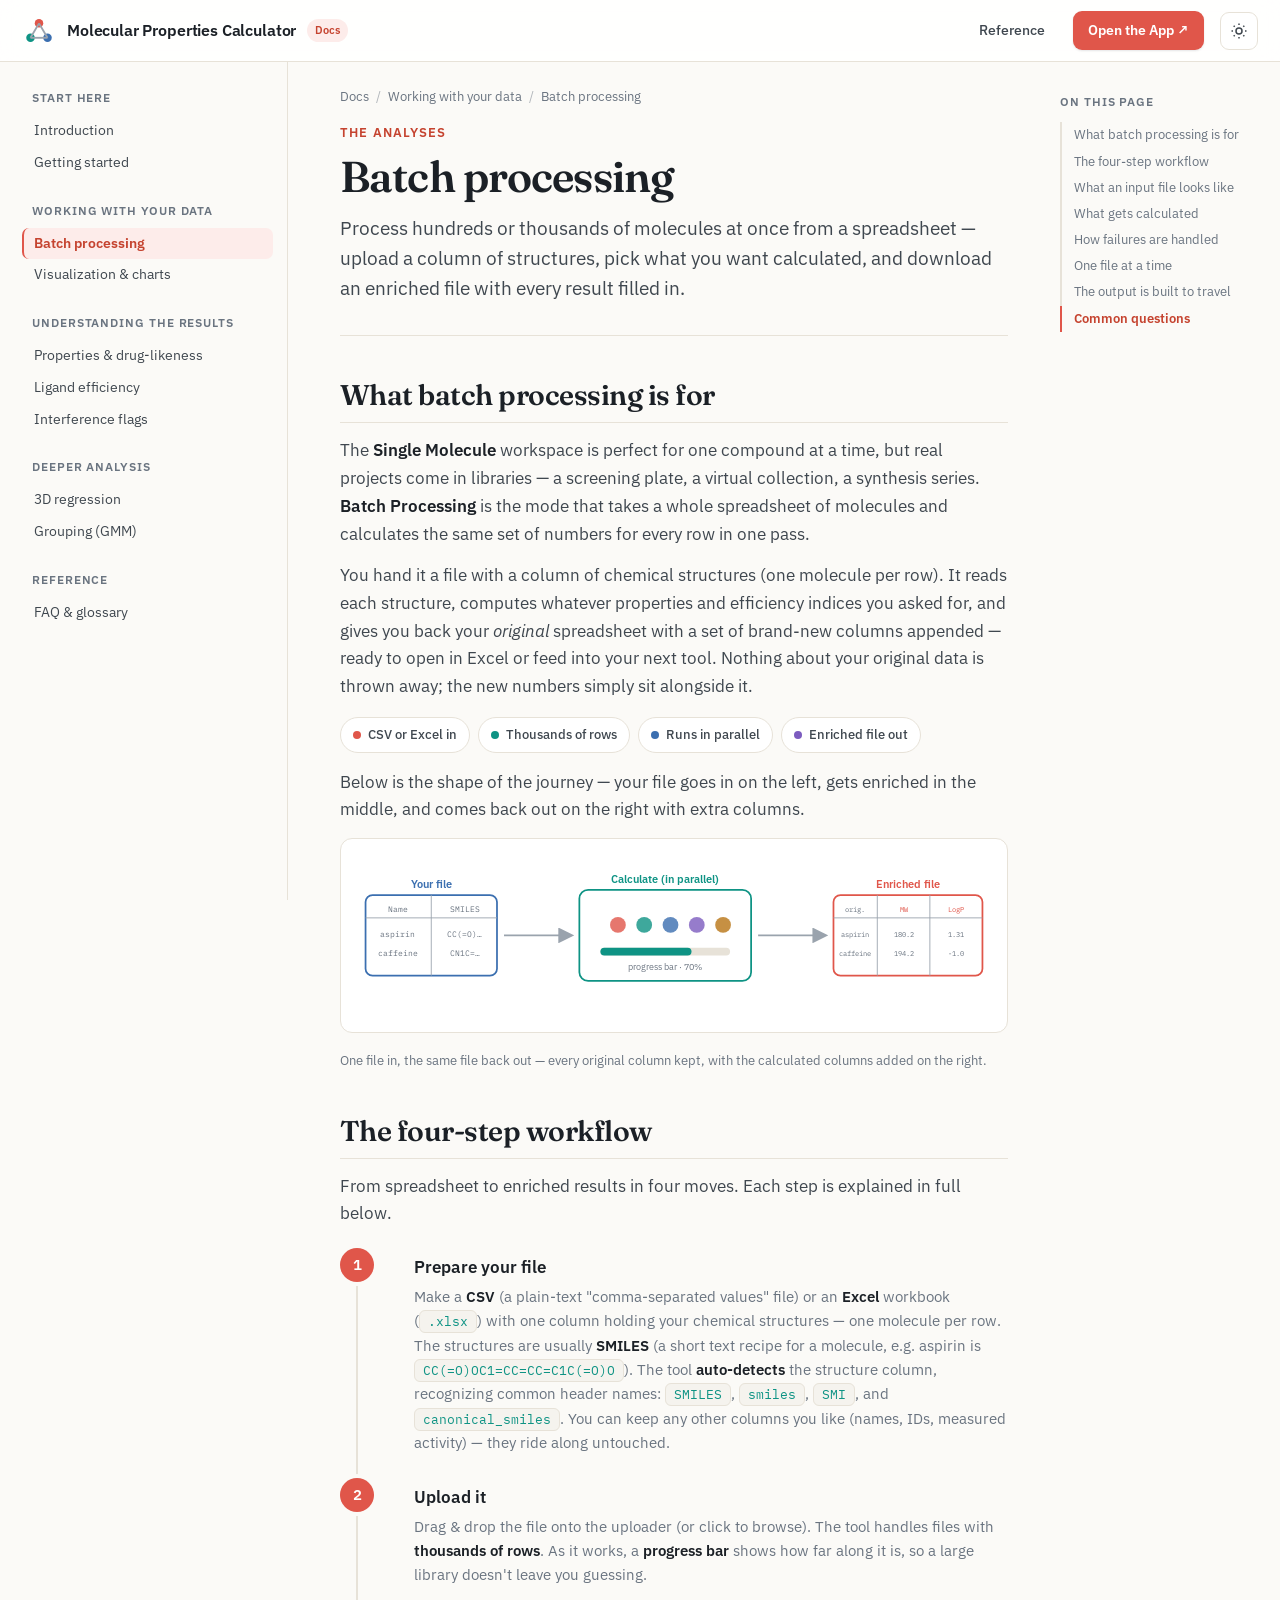
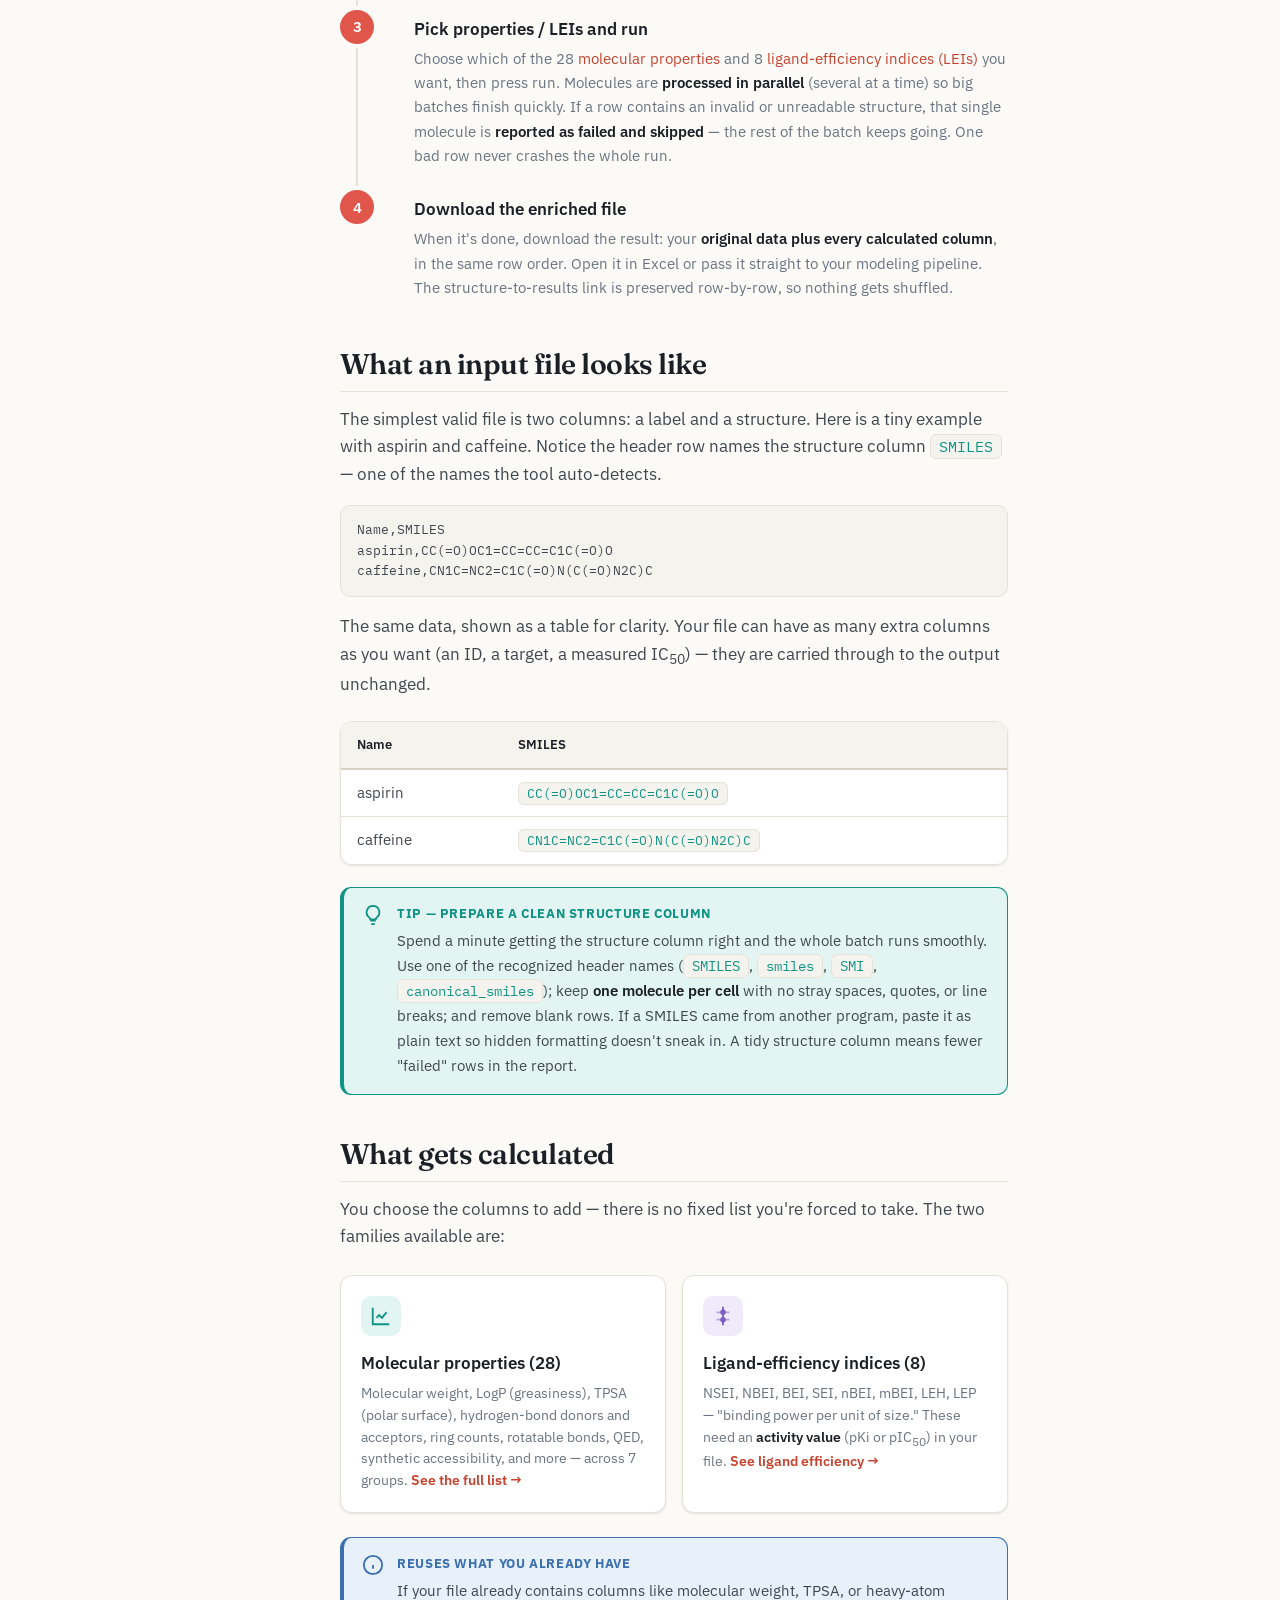
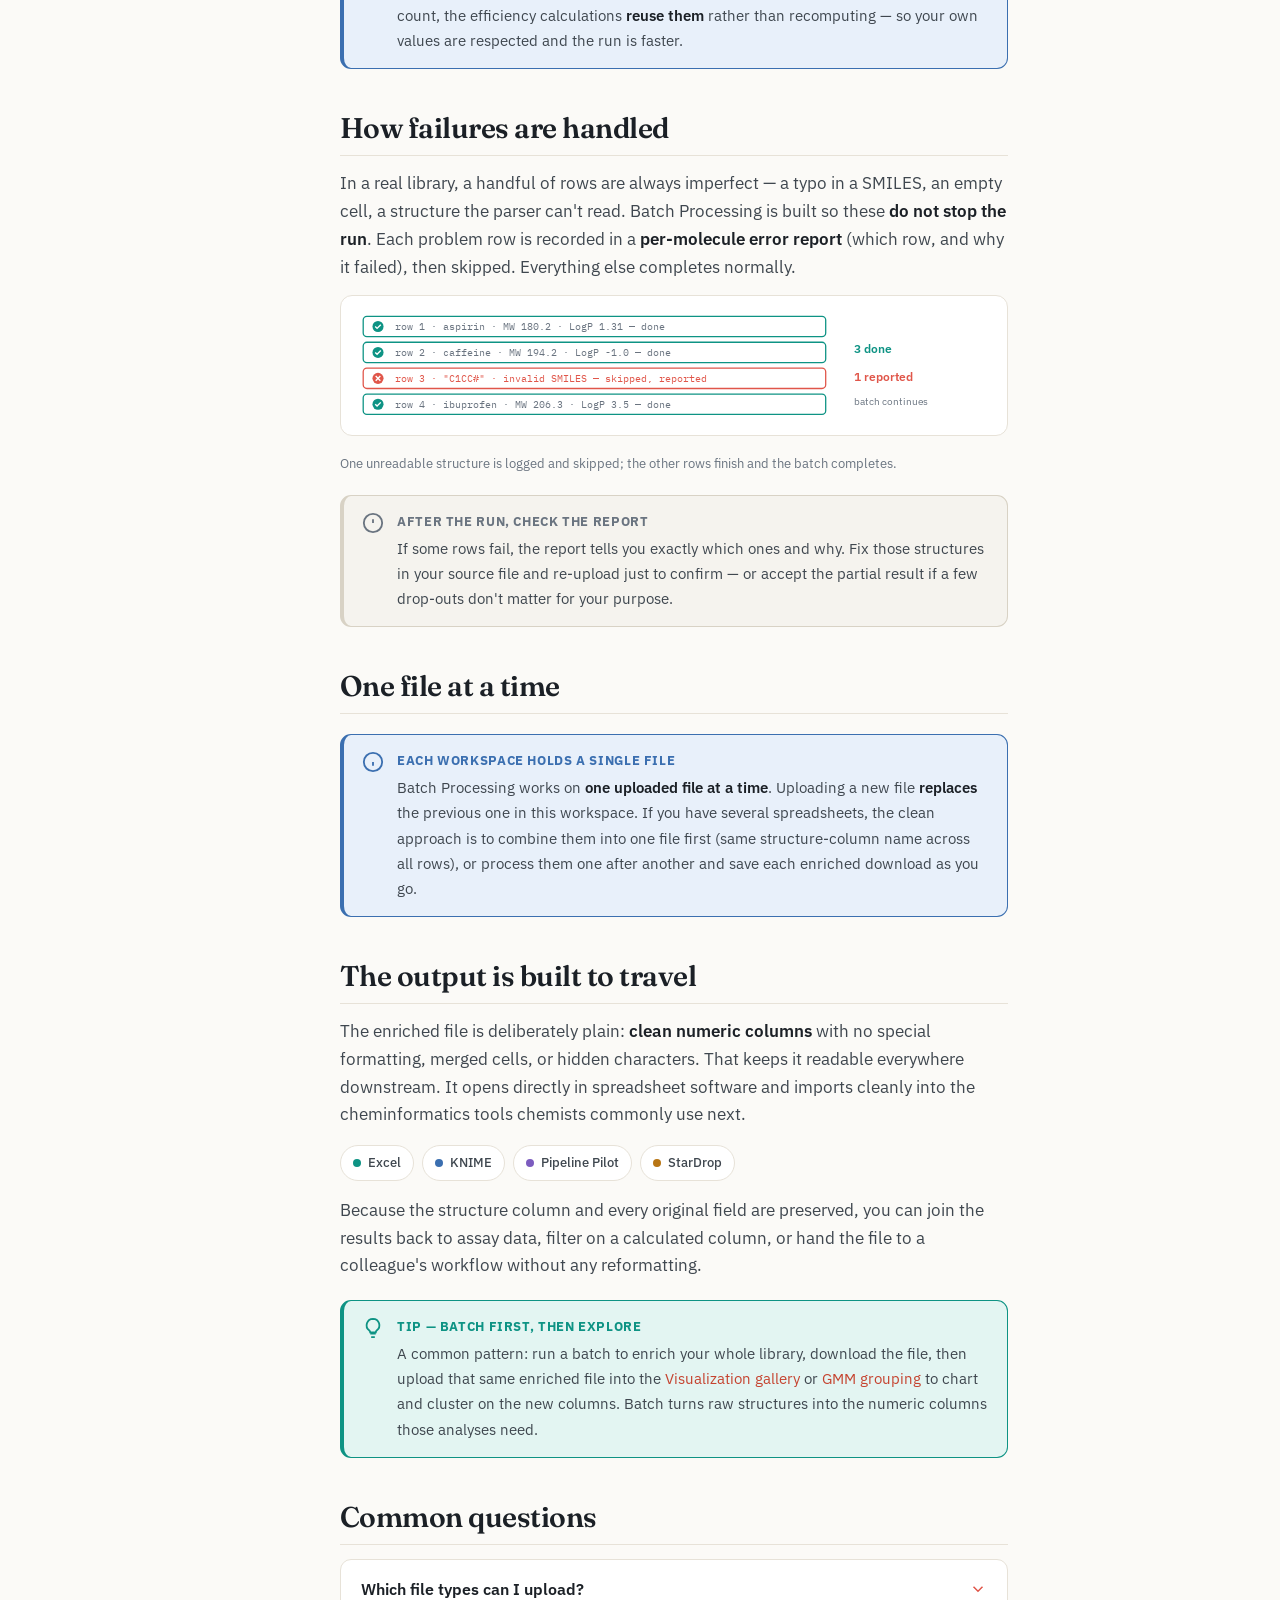
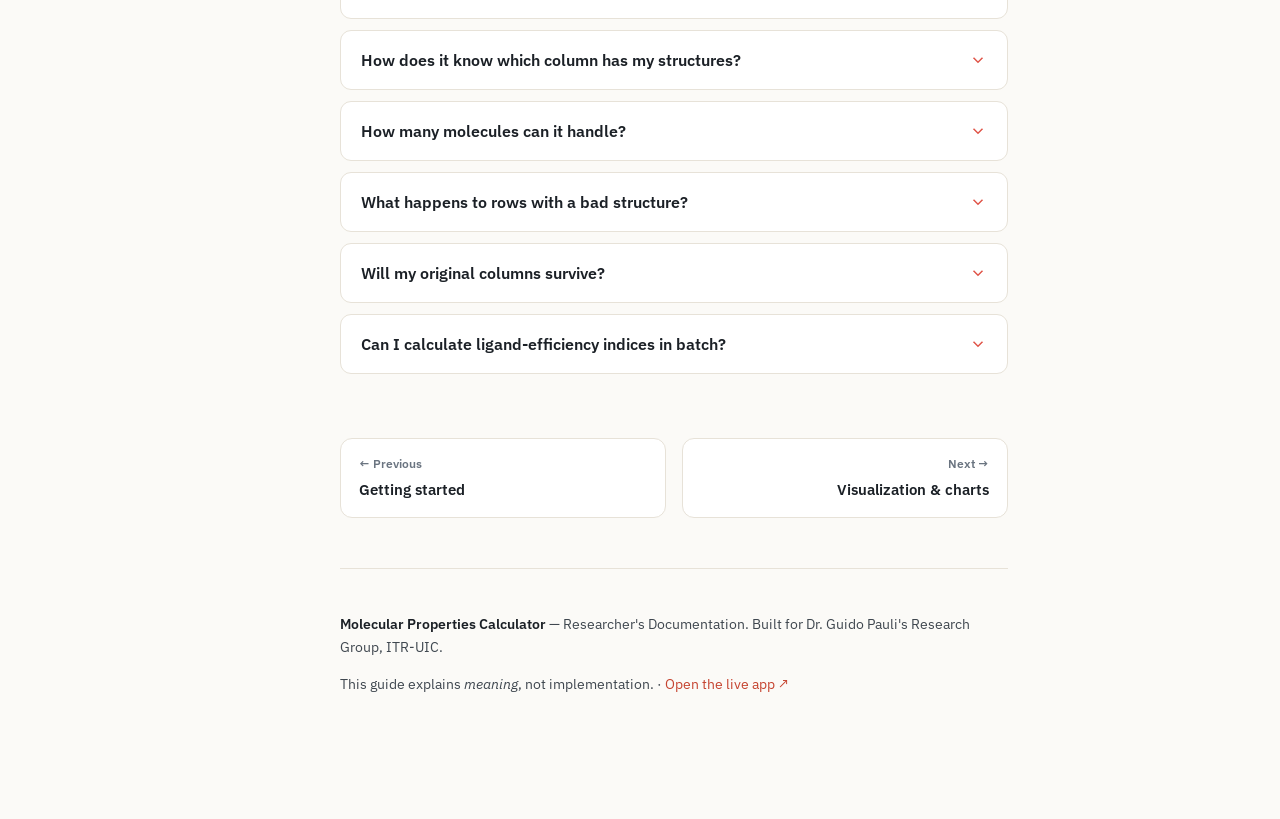
==== batch.html @ a0348d89 "docs: complete static documentation site for the Molecular Properties Calculator 10-page plain-langu" ====
<!DOCTYPE html>
<html lang="en" data-theme="light">
<head>
<meta charset="UTF-8" />
<meta name="viewport" content="width=device-width, initial-scale=1.0" />
<title>Batch processing · Molecular Properties Calculator Docs</title>
<meta name="description" content="Process hundreds or thousands of molecules at once from a spreadsheet." />
<link rel="preconnect" href="https://fonts.googleapis.com">
<link rel="preconnect" href="https://fonts.gstatic.com" crossorigin>
<link href="https://fonts.googleapis.com/css2?family=Fraunces:opsz,wght@9..144,400;9..144,500;9..144,600;9..144,700&family=IBM+Plex+Sans:wght@400;500;600;700&family=IBM+Plex+Mono:wght@400;500;600&display=swap" rel="stylesheet">
<link rel="stylesheet" href="assets/styles.css">
</head>
<body data-page="batch">
<div class="progress" id="progress"></div>

<nav class="navbar">
  <button class="icon-btn menu-btn" id="menuBtn" aria-label="Menu"><svg width="18" height="18" viewBox="0 0 24 24" fill="none" stroke="currentColor" stroke-width="2"><path d="M3 6h18M3 12h18M3 18h18"/></svg></button>
  <a href="index.html" class="brand">
    <svg class="logo" viewBox="0 0 40 40" fill="none"><circle cx="20" cy="11" r="5" fill="#e0564a"/><circle cx="10" cy="28" r="5" fill="#0e9384"/><circle cx="30" cy="28" r="5" fill="#3b6fb0"/><line x1="20" y1="11" x2="10" y2="28" stroke="#9aa3ad" stroke-width="2.2"/><line x1="20" y1="11" x2="30" y2="28" stroke="#9aa3ad" stroke-width="2.2"/><line x1="10" y1="28" x2="30" y2="28" stroke="#9aa3ad" stroke-width="2.2"/></svg>
    <span class="full">Molecular Properties Calculator</span><span class="tag">Docs</span>
  </a>
  <div class="nav-spacer"></div>
  <a href="reference.html" class="nav-link hide-sm">Reference</a>
  <a href="https://molecular-properties-calculator-2.streamlit.app/" target="_blank" rel="noopener" class="nav-cta">Open the App ↗</a>
  <button class="icon-btn" id="themeBtn" aria-label="Toggle theme">
    <svg id="sunIcon" width="18" height="18" viewBox="0 0 24 24" fill="none" stroke="currentColor" stroke-width="2"><circle cx="12" cy="12" r="4"/><path d="M12 2v2M12 20v2M4.9 4.9l1.4 1.4M17.7 17.7l1.4 1.4M2 12h2M20 12h2M4.9 19.1l1.4-1.4M17.7 6.3l1.4-1.4"/></svg>
    <svg id="moonIcon" width="18" height="18" viewBox="0 0 24 24" fill="none" stroke="currentColor" stroke-width="2" style="display:none"><path d="M21 12.8A9 9 0 1 1 11.2 3a7 7 0 0 0 9.8 9.8z"/></svg>
  </button>
</nav>

<div class="scrim" id="scrim"></div>

<div class="layout">
  <aside class="sidebar" id="sidebar">
    <div class="side-group"><h4>Start Here</h4>
      <a class="side-link" data-page="home" href="index.html">Introduction</a>
      <a class="side-link" data-page="getting-started" href="getting-started.html">Getting started</a>
    </div>
    <div class="side-group"><h4>Working with your data</h4>
      <a class="side-link" data-page="batch" href="batch.html">Batch processing</a>
      <a class="side-link" data-page="visualization" href="visualization.html">Visualization &amp; charts</a>
    </div>
    <div class="side-group"><h4>Understanding the results</h4>
      <a class="side-link" data-page="properties" href="properties.html">Properties &amp; drug-likeness</a>
      <a class="side-link" data-page="ligand-efficiency" href="ligand-efficiency.html">Ligand efficiency</a>
      <a class="side-link" data-page="interference" href="interference.html">Interference flags</a>
    </div>
    <div class="side-group"><h4>Deeper analysis</h4>
      <a class="side-link" data-page="regression" href="regression.html">3D regression</a>
      <a class="side-link" data-page="gmm" href="gmm.html">Grouping (GMM)</a>
    </div>
    <div class="side-group"><h4>Reference</h4>
      <a class="side-link" data-page="reference" href="reference.html">FAQ &amp; glossary</a>
    </div>
  </aside>

  <div class="main-wrap">
    <main class="content">

      <div class="page-head">
        <div class="breadcrumb"><a href="index.html">Docs</a><span class="sep">/</span><span>Working with your data</span><span class="sep">/</span><span>Batch processing</span></div>
        <div class="eyebrow">THE ANALYSES</div>
        <h1>Batch processing</h1>
        <p class="lead">Process hundreds or thousands of molecules at once from a spreadsheet — upload a column of structures, pick what you want calculated, and download an enriched file with every result filled in.</p>
      </div>

      <section>
        <h2>What batch processing is for</h2>
        <p>The <strong>Single Molecule</strong> workspace is perfect for one compound at a time, but real projects come in libraries — a screening plate, a virtual collection, a synthesis series. <strong>Batch Processing</strong> is the mode that takes a whole spreadsheet of molecules and calculates the same set of numbers for every row in one pass.</p>
        <p>You hand it a file with a column of chemical structures (one molecule per row). It reads each structure, computes whatever properties and efficiency indices you asked for, and gives you back your <em>original</em> spreadsheet with a set of brand-new columns appended — ready to open in Excel or feed into your next tool. Nothing about your original data is thrown away; the new numbers simply sit alongside it.</p>

        <div class="badge-row">
          <span class="chip"><span class="dot" style="background:var(--brand)"></span>CSV or Excel in</span>
          <span class="chip"><span class="dot" style="background:var(--teal)"></span>Thousands of rows</span>
          <span class="chip"><span class="dot" style="background:var(--blue)"></span>Runs in parallel</span>
          <span class="chip"><span class="dot" style="background:var(--violet)"></span>Enriched file out</span>
        </div>

        <p style="margin-top:14px">Below is the shape of the journey — your file goes in on the left, gets enriched in the middle, and comes back out on the right with extra columns.</p>

        <figure style="margin:8px 0 0">
          <svg viewBox="0 0 760 220" width="100%" role="img" aria-label="Flow diagram: input spreadsheet enters, properties are calculated for every row in parallel, an enriched spreadsheet comes out" style="background:var(--surface);border:1px solid var(--border);border-radius:12px">
            <!-- input file -->
            <rect x="28" y="64" width="150" height="92" rx="8" fill="none" stroke="#3b6fb0" stroke-width="2"/>
            <text x="103" y="56" text-anchor="middle" fill="#3b6fb0" font-family="IBM Plex Sans" font-size="13" font-weight="600">Your file</text>
            <line x1="28" y1="90" x2="178" y2="90" stroke="#9aa3ad" stroke-width="1"/>
            <line x1="103" y1="64" x2="103" y2="156" stroke="#9aa3ad" stroke-width="1"/>
            <text x="65" y="83" text-anchor="middle" fill="var(--muted)" font-family="IBM Plex Mono" font-size="9">Name</text>
            <text x="141" y="83" text-anchor="middle" fill="var(--muted)" font-family="IBM Plex Mono" font-size="9">SMILES</text>
            <text x="65" y="112" text-anchor="middle" fill="var(--muted)" font-family="IBM Plex Mono" font-size="9">aspirin</text>
            <text x="141" y="112" text-anchor="middle" fill="var(--muted)" font-family="IBM Plex Mono" font-size="9">CC(=O)…</text>
            <text x="65" y="134" text-anchor="middle" fill="var(--muted)" font-family="IBM Plex Mono" font-size="9">caffeine</text>
            <text x="141" y="134" text-anchor="middle" fill="var(--muted)" font-family="IBM Plex Mono" font-size="9">CN1C=…</text>
            <!-- arrow 1 -->
            <path d="M186 110 H262" stroke="#9aa3ad" stroke-width="2" fill="none" marker-end="url(#arr)"/>
            <!-- engine -->
            <rect x="272" y="58" width="196" height="104" rx="10" fill="none" stroke="#0e9384" stroke-width="2"/>
            <text x="370" y="50" text-anchor="middle" fill="#0e9384" font-family="IBM Plex Sans" font-size="13" font-weight="600">Calculate (in parallel)</text>
            <circle cx="316" cy="98" r="9" fill="#e0564a" opacity=".8"/><circle cx="346" cy="98" r="9" fill="#0e9384" opacity=".8"/><circle cx="376" cy="98" r="9" fill="#3b6fb0" opacity=".8"/><circle cx="406" cy="98" r="9" fill="#7c5cbf" opacity=".8"/><circle cx="436" cy="98" r="9" fill="#b87514" opacity=".8"/>
            <rect x="296" y="124" width="148" height="9" rx="4.5" fill="var(--border)"/>
            <rect x="296" y="124" width="104" height="9" rx="4.5" fill="#0e9384"/>
            <text x="370" y="150" text-anchor="middle" fill="var(--muted)" font-family="IBM Plex Sans" font-size="10">progress bar · 70%</text>
            <!-- arrow 2 -->
            <path d="M476 110 H552" stroke="#9aa3ad" stroke-width="2" fill="none" marker-end="url(#arr)"/>
            <!-- output file -->
            <rect x="562" y="64" width="170" height="92" rx="8" fill="none" stroke="#e0564a" stroke-width="2"/>
            <text x="647" y="56" text-anchor="middle" fill="#e0564a" font-family="IBM Plex Sans" font-size="13" font-weight="600">Enriched file</text>
            <line x1="562" y1="90" x2="732" y2="90" stroke="#9aa3ad" stroke-width="1"/>
            <line x1="612" y1="64" x2="612" y2="156" stroke="#9aa3ad" stroke-width="1"/>
            <line x1="672" y1="64" x2="672" y2="156" stroke="#9aa3ad" stroke-width="1"/>
            <text x="587" y="83" text-anchor="middle" fill="var(--muted)" font-family="IBM Plex Mono" font-size="8">orig.</text>
            <text x="642" y="83" text-anchor="middle" fill="#e0564a" font-family="IBM Plex Mono" font-size="8">MW</text>
            <text x="702" y="83" text-anchor="middle" fill="#e0564a" font-family="IBM Plex Mono" font-size="8">LogP</text>
            <text x="587" y="112" text-anchor="middle" fill="var(--muted)" font-family="IBM Plex Mono" font-size="8">aspirin</text>
            <text x="642" y="112" text-anchor="middle" fill="var(--muted)" font-family="IBM Plex Mono" font-size="8">180.2</text>
            <text x="702" y="112" text-anchor="middle" fill="var(--muted)" font-family="IBM Plex Mono" font-size="8">1.31</text>
            <text x="587" y="134" text-anchor="middle" fill="var(--muted)" font-family="IBM Plex Mono" font-size="8">caffeine</text>
            <text x="642" y="134" text-anchor="middle" fill="var(--muted)" font-family="IBM Plex Mono" font-size="8">194.2</text>
            <text x="702" y="134" text-anchor="middle" fill="var(--muted)" font-family="IBM Plex Mono" font-size="8">-1.0</text>
            <defs><marker id="arr" markerWidth="9" markerHeight="9" refX="7" refY="4.5" orient="auto"><path d="M0 0 L9 4.5 L0 9 z" fill="#9aa3ad"/></marker></defs>
          </svg>
          <figcaption style="color:var(--muted);font-size:13px;margin-top:8px">One file in, the same file back out — every original column kept, with the calculated columns added on the right.</figcaption>
        </figure>
      </section>

      <section>
        <h2>The four-step workflow</h2>
        <p>From spreadsheet to enriched results in four moves. Each step is explained in full below.</p>

        <div class="steps">
          <div class="step"><h4>Prepare your file</h4>
            <p>Make a <strong>CSV</strong> (a plain-text "comma-separated values" file) or an <strong>Excel</strong> workbook (<span class="smiles">.xlsx</span>) with one column holding your chemical structures — one molecule per row. The structures are usually <strong>SMILES</strong> (a short text recipe for a molecule, e.g. aspirin is <span class="smiles">CC(=O)OC1=CC=CC=C1C(=O)O</span>). The tool <strong>auto-detects</strong> the structure column, recognizing common header names: <span class="smiles">SMILES</span>, <span class="smiles">smiles</span>, <span class="smiles">SMI</span>, and <span class="smiles">canonical_smiles</span>. You can keep any other columns you like (names, IDs, measured activity) — they ride along untouched.</p></div>

          <div class="step"><h4>Upload it</h4>
            <p>Drag &amp; drop the file onto the uploader (or click to browse). The tool handles files with <strong>thousands of rows</strong>. As it works, a <strong>progress bar</strong> shows how far along it is, so a large library doesn't leave you guessing.</p></div>

          <div class="step"><h4>Pick properties / LEIs and run</h4>
            <p>Choose which of the 28 <a href="properties.html">molecular properties</a> and 8 <a href="ligand-efficiency.html">ligand-efficiency indices (LEIs)</a> you want, then press run. Molecules are <strong>processed in parallel</strong> (several at a time) so big batches finish quickly. If a row contains an invalid or unreadable structure, that single molecule is <strong>reported as failed and skipped</strong> — the rest of the batch keeps going. One bad row never crashes the whole run.</p></div>

          <div class="step"><h4>Download the enriched file</h4>
            <p>When it's done, download the result: your <strong>original data plus every calculated column</strong>, in the same row order. Open it in Excel or pass it straight to your modeling pipeline. The structure-to-results link is preserved row-by-row, so nothing gets shuffled.</p></div>
        </div>
      </section>

      <section>
        <h2>What an input file looks like</h2>
        <p>The simplest valid file is two columns: a label and a structure. Here is a tiny example with aspirin and caffeine. Notice the header row names the structure column <span class="smiles">SMILES</span> — one of the names the tool auto-detects.</p>

        <pre class="codeblock">Name,SMILES
aspirin,CC(=O)OC1=CC=CC=C1C(=O)O
caffeine,CN1C=NC2=C1C(=O)N(C(=O)N2C)C</pre>

        <p>The same data, shown as a table for clarity. Your file can have as many extra columns as you want (an ID, a target, a measured IC<sub>50</sub>) — they are carried through to the output unchanged.</p>

        <div class="table-wrap">
          <table>
            <thead><tr><th>Name</th><th>SMILES</th></tr></thead>
            <tbody>
              <tr><td>aspirin</td><td><span class="smiles">CC(=O)OC1=CC=CC=C1C(=O)O</span></td></tr>
              <tr><td>caffeine</td><td><span class="smiles">CN1C=NC2=C1C(=O)N(C(=O)N2C)C</span></td></tr>
            </tbody>
          </table>
        </div>

        <div class="adm adm-tip"><svg class="ai" viewBox="0 0 24 24" fill="none" stroke="currentColor" stroke-width="2"><path d="M9 18h6M10 22h4M12 2a7 7 0 0 0-4 12.7c.6.5 1 1.3 1 2.1h6c0-.8.4-1.6 1-2.1A7 7 0 0 0 12 2z"/></svg>
          <div><div class="at">Tip — prepare a clean structure column</div><p>Spend a minute getting the structure column right and the whole batch runs smoothly. Use one of the recognized header names (<span class="smiles">SMILES</span>, <span class="smiles">smiles</span>, <span class="smiles">SMI</span>, <span class="smiles">canonical_smiles</span>); keep <strong>one molecule per cell</strong> with no stray spaces, quotes, or line breaks; and remove blank rows. If a SMILES came from another program, paste it as plain text so hidden formatting doesn't sneak in. A tidy structure column means fewer "failed" rows in the report.</p></div></div>
      </section>

      <section>
        <h2>What gets calculated</h2>
        <p>You choose the columns to add — there is no fixed list you're forced to take. The two families available are:</p>

        <div class="grid cols-2">
          <div class="card"><div class="ci" style="background:var(--teal-tint)"><svg width="22" height="22" viewBox="0 0 24 24" fill="none" stroke="#0e9384" stroke-width="2"><path d="M3 3v18h18"/><path d="M7 14l3-3 3 3 5-6"/></svg></div>
            <h4>Molecular properties (28)</h4><p>Molecular weight, LogP (greasiness), TPSA (polar surface), hydrogen-bond donors and acceptors, ring counts, rotatable bonds, QED, synthetic accessibility, and more — across 7 groups. <a href="properties.html">See the full list →</a></p></div>
          <div class="card"><div class="ci" style="background:var(--violet-tint)"><svg width="22" height="22" viewBox="0 0 24 24" fill="none" stroke="#7c5cbf" stroke-width="2"><path d="M12 2v20"/><path d="M5 8h14M5 16h14" opacity=".5"/><circle cx="12" cy="8" r="2"/><circle cx="12" cy="16" r="2"/></svg></div>
            <h4>Ligand-efficiency indices (8)</h4><p>NSEI, NBEI, BEI, SEI, nBEI, mBEI, LEH, LEP — "binding power per unit of size." These need an <strong>activity value</strong> (pKi or pIC<sub>50</sub>) in your file. <a href="ligand-efficiency.html">See ligand efficiency →</a></p></div>
        </div>

        <div class="adm adm-info"><svg class="ai" viewBox="0 0 24 24" fill="none" stroke="currentColor" stroke-width="2"><circle cx="12" cy="12" r="10"/><path d="M12 16v-4M12 8h.01"/></svg>
          <div><div class="at">Reuses what you already have</div><p>If your file already contains columns like molecular weight, TPSA, or heavy-atom count, the efficiency calculations <strong>reuse them</strong> rather than recomputing — so your own values are respected and the run is faster.</p></div></div>
      </section>

      <section>
        <h2>How failures are handled</h2>
        <p>In a real library, a handful of rows are always imperfect — a typo in a SMILES, an empty cell, a structure the parser can't read. Batch Processing is built so these <strong>do not stop the run</strong>. Each problem row is recorded in a <strong>per-molecule error report</strong> (which row, and why it failed), then skipped. Everything else completes normally.</p>

        <figure style="margin:6px 0 0">
          <svg viewBox="0 0 720 150" width="100%" role="img" aria-label="A list of rows where most succeed and one fails; the failed row is reported and skipped while the rest continue" style="background:var(--surface);border:1px solid var(--border);border-radius:12px">
            <!-- ok rows -->
            <g font-family="IBM Plex Mono" font-size="11">
              <rect x="24" y="22" width="500" height="22" rx="4" fill="none" stroke="#0e9384" stroke-width="1.4"/>
              <circle cx="40" cy="33" r="6" fill="#0e9384"/><path d="M37 33 l2 2 l4 -4" stroke="#fff" stroke-width="1.5" fill="none"/>
              <text x="58" y="37" fill="var(--muted)">row 1 · aspirin · MW 180.2 · LogP 1.31 — done</text>
              <rect x="24" y="50" width="500" height="22" rx="4" fill="none" stroke="#0e9384" stroke-width="1.4"/>
              <circle cx="40" cy="61" r="6" fill="#0e9384"/><path d="M37 61 l2 2 l4 -4" stroke="#fff" stroke-width="1.5" fill="none"/>
              <text x="58" y="65" fill="var(--muted)">row 2 · caffeine · MW 194.2 · LogP -1.0 — done</text>
              <!-- failed row -->
              <rect x="24" y="78" width="500" height="22" rx="4" fill="none" stroke="#e0564a" stroke-width="1.4"/>
              <circle cx="40" cy="89" r="6" fill="#e0564a"/><path d="M37.5 86.5 l5 5 M42.5 86.5 l-5 5" stroke="#fff" stroke-width="1.5"/>
              <text x="58" y="93" fill="#e0564a">row 3 · "C1CC#" · invalid SMILES — skipped, reported</text>
              <rect x="24" y="106" width="500" height="22" rx="4" fill="none" stroke="#0e9384" stroke-width="1.4"/>
              <circle cx="40" cy="117" r="6" fill="#0e9384"/><path d="M37 117 l2 2 l4 -4" stroke="#fff" stroke-width="1.5" fill="none"/>
              <text x="58" y="121" fill="var(--muted)">row 4 · ibuprofen · MW 206.3 · LogP 3.5 — done</text>
            </g>
            <text x="555" y="62" fill="#0e9384" font-family="IBM Plex Sans" font-size="13" font-weight="600">3 done</text>
            <text x="555" y="92" fill="#e0564a" font-family="IBM Plex Sans" font-size="13" font-weight="600">1 reported</text>
            <text x="555" y="118" fill="var(--muted)" font-family="IBM Plex Sans" font-size="11">batch continues</text>
          </svg>
          <figcaption style="color:var(--muted);font-size:13px;margin-top:8px">One unreadable structure is logged and skipped; the other rows finish and the batch completes.</figcaption>
        </figure>

        <div class="adm adm-note"><svg class="ai" viewBox="0 0 24 24" fill="none" stroke="currentColor" stroke-width="2"><path d="M12 2a10 10 0 1 0 0 20 10 10 0 0 0 0-20z"/><path d="M12 8v4M12 16h.01"/></svg>
          <div><div class="at">After the run, check the report</div><p>If some rows fail, the report tells you exactly which ones and why. Fix those structures in your source file and re-upload just to confirm — or accept the partial result if a few drop-outs don't matter for your purpose.</p></div></div>
      </section>

      <section>
        <h2>One file at a time</h2>
        <div class="adm adm-info"><svg class="ai" viewBox="0 0 24 24" fill="none" stroke="currentColor" stroke-width="2"><circle cx="12" cy="12" r="10"/><path d="M12 16v-4M12 8h.01"/></svg>
          <div><div class="at">Each workspace holds a single file</div><p>Batch Processing works on <strong>one uploaded file at a time</strong>. Uploading a new file <strong>replaces</strong> the previous one in this workspace. If you have several spreadsheets, the clean approach is to combine them into one file first (same structure-column name across all rows), or process them one after another and save each enriched download as you go.</p></div></div>
      </section>

      <section>
        <h2>The output is built to travel</h2>
        <p>The enriched file is deliberately plain: <strong>clean numeric columns</strong> with no special formatting, merged cells, or hidden characters. That keeps it readable everywhere downstream. It opens directly in spreadsheet software and imports cleanly into the cheminformatics tools chemists commonly use next.</p>

        <div class="badge-row">
          <span class="chip"><span class="dot" style="background:var(--teal)"></span>Excel</span>
          <span class="chip"><span class="dot" style="background:var(--blue)"></span>KNIME</span>
          <span class="chip"><span class="dot" style="background:var(--violet)"></span>Pipeline Pilot</span>
          <span class="chip"><span class="dot" style="background:var(--amber)"></span>StarDrop</span>
        </div>

        <p style="margin-top:14px">Because the structure column and every original field are preserved, you can join the results back to assay data, filter on a calculated column, or hand the file to a colleague's workflow without any reformatting.</p>

        <div class="adm adm-tip"><svg class="ai" viewBox="0 0 24 24" fill="none" stroke="currentColor" stroke-width="2"><path d="M9 18h6M10 22h4M12 2a7 7 0 0 0-4 12.7c.6.5 1 1.3 1 2.1h6c0-.8.4-1.6 1-2.1A7 7 0 0 0 12 2z"/></svg>
          <div><div class="at">Tip — batch first, then explore</div><p>A common pattern: run a batch to enrich your whole library, download the file, then upload that same enriched file into the <a href="visualization.html">Visualization gallery</a> or <a href="gmm.html">GMM grouping</a> to chart and cluster on the new columns. Batch turns raw structures into the numeric columns those analyses need.</p></div></div>
      </section>

      <section>
        <h2>Common questions</h2>
        <div class="faq">
          <details><summary>Which file types can I upload?<svg class="chev" width="18" height="18" viewBox="0 0 24 24" fill="none" stroke="currentColor" stroke-width="2"><path d="M6 9l6 6 6-6"/></svg></summary><div class="faq-body"><p>CSV (<span class="smiles">.csv</span>) and Excel workbooks (<span class="smiles">.xlsx</span>). Both should have a header row and one column of chemical structures, one molecule per row.</p></div></details>
          <details><summary>How does it know which column has my structures?<svg class="chev" width="18" height="18" viewBox="0 0 24 24" fill="none" stroke="currentColor" stroke-width="2"><path d="M6 9l6 6 6-6"/></svg></summary><div class="faq-body"><p>It auto-detects the structure column by recognizing common header names: <span class="smiles">SMILES</span>, <span class="smiles">smiles</span>, <span class="smiles">SMI</span>, and <span class="smiles">canonical_smiles</span>. Naming your column one of these is the most reliable way to be detected.</p></div></details>
          <details><summary>How many molecules can it handle?<svg class="chev" width="18" height="18" viewBox="0 0 24 24" fill="none" stroke="currentColor" stroke-width="2"><path d="M6 9l6 6 6-6"/></svg></summary><div class="faq-body"><p>Thousands. Molecules are processed in parallel, and a progress bar tracks the run so you can watch a large library complete.</p></div></details>
          <details><summary>What happens to rows with a bad structure?<svg class="chev" width="18" height="18" viewBox="0 0 24 24" fill="none" stroke="currentColor" stroke-width="2"><path d="M6 9l6 6 6-6"/></svg></summary><div class="faq-body"><p>They're reported individually (which row and why) and skipped. The rest of the batch finishes normally — one invalid SMILES never crashes the run.</p></div></details>
          <details><summary>Will my original columns survive?<svg class="chev" width="18" height="18" viewBox="0 0 24 24" fill="none" stroke="currentColor" stroke-width="2"><path d="M6 9l6 6 6-6"/></svg></summary><div class="faq-body"><p>Yes. The download is your original file with the calculated columns appended on the right, in the same row order. Names, IDs, and activity values are all preserved.</p></div></details>
          <details><summary>Can I calculate ligand-efficiency indices in batch?<svg class="chev" width="18" height="18" viewBox="0 0 24 24" fill="none" stroke="currentColor" stroke-width="2"><path d="M6 9l6 6 6-6"/></svg></summary><div class="faq-body"><p>Yes, but those indices need an <strong>activity value</strong> (pKi or pIC<sub>50</sub>) in your file, because efficiency means binding strength relative to size. See <a href="ligand-efficiency.html">Ligand efficiency</a> for what to include.</p></div></details>
        </div>
      </section>

      <div class="pager"><a href="getting-started.html"><span class="pl">← Previous</span><span class="pt">Getting started</span></a><a class="next" href="visualization.html"><span class="pl">Next →</span><span class="pt">Visualization &amp; charts</span></a></div>

      <div class="footer">
        <p><strong>Molecular Properties Calculator</strong> — Researcher's Documentation. Built for Dr. Guido Pauli's Research Group, ITR-UIC.</p>
        <p style="margin-top:6px">This guide explains <em>meaning</em>, not implementation. · <a href="https://molecular-properties-calculator-2.streamlit.app/" target="_blank" rel="noopener">Open the live app ↗</a></p>
      </div>

    </main>
    <nav class="toc" id="toc"></nav>
  </div>
</div>

<script src="assets/app.js"></script>
</body>
</html>
---- assets/styles.css ----
/* ============================================================================
   Molecular Properties Calculator — Documentation
   Shared design system. Ported from the original single-page guide and extended
   for a multi-page site (page headers, on-this-page rail, prev/next pager,
   visualization gallery). Pure CSS, no framework.
   ============================================================================ */

/* ----------------------------------------------------------- DESIGN TOKENS */
:root{
  --font-display:"Fraunces",Georgia,serif;
  --font-body:"IBM Plex Sans",-apple-system,BlinkMacSystemFont,sans-serif;
  --font-mono:"IBM Plex Mono",ui-monospace,Menlo,monospace;

  --bg:#fbfaf7;
  --surface:#ffffff;
  --surface-2:#f5f3ee;
  --ink:#1b2026;
  --ink-soft:#3f474f;
  --muted:#6a7480;
  --border:#e7e2d8;
  --border-strong:#d8d2c5;

  --brand:#e0564a;
  --brand-strong:#c5432f;
  --brand-tint:#fdecea;

  --teal:#0e9384;   --teal-tint:#e3f5f2;
  --blue:#3b6fb0;   --blue-tint:#e8f0fa;
  --amber:#b87514;  --amber-tint:#fbf0db;
  --red:#c5392b;    --red-tint:#fbe9e6;
  --violet:#7c5cbf; --violet-tint:#f0ebfa;

  --shadow-sm:0 1px 2px rgba(20,25,30,.06),0 1px 3px rgba(20,25,30,.05);
  --shadow-md:0 4px 14px rgba(20,25,30,.08),0 2px 6px rgba(20,25,30,.05);
  --shadow-lg:0 18px 48px rgba(20,25,30,.14);

  --nav-h:62px;
  --sidebar-w:288px;
  --toc-w:220px;
  --content-max:780px;
  --radius:12px;
}
html[data-theme="dark"]{
  --bg:#101418; --surface:#171c22; --surface-2:#1d242c;
  --ink:#e9ecef; --ink-soft:#c3cad1; --muted:#8b96a2;
  --border:#262e37; --border-strong:#323b45;
  --brand:#ff7a6b; --brand-strong:#ff9488; --brand-tint:#2a1916;
  --teal:#2dd4bf;--teal-tint:#10241f; --blue:#6aa3e8;--blue-tint:#14202e;
  --amber:#e0a64a;--amber-tint:#2a2112; --red:#f0776a;--red-tint:#2a1512;
  --violet:#b39bf0;--violet-tint:#1f1830;
  --shadow-sm:0 1px 2px rgba(0,0,0,.4);
  --shadow-md:0 6px 18px rgba(0,0,0,.5);
  --shadow-lg:0 22px 54px rgba(0,0,0,.6);
}
*{box-sizing:border-box;margin:0;padding:0}
html{scroll-behavior:smooth;scroll-padding-top:calc(var(--nav-h) + 22px)}
body{
  font-family:var(--font-body);background:var(--bg);color:var(--ink);
  line-height:1.68;font-size:16.5px;-webkit-font-smoothing:antialiased;
  transition:background .3s ease,color .3s ease;
}
a{color:var(--brand-strong);text-decoration:none}
a:hover{text-decoration:underline}
::selection{background:var(--brand-tint);color:var(--brand-strong)}

/* ----------------------------------------------------------- NAVBAR */
.navbar{position:fixed;top:0;left:0;right:0;height:var(--nav-h);z-index:50;
  display:flex;align-items:center;gap:16px;padding:0 22px;
  background:color-mix(in srgb,var(--surface) 86%,transparent);
  backdrop-filter:saturate(140%) blur(12px);border-bottom:1px solid var(--border)}
.brand{display:flex;align-items:center;gap:11px;font-weight:600;color:var(--ink);font-size:15.5px;letter-spacing:-.01em}
.brand:hover{text-decoration:none}
.brand .logo{width:34px;height:34px;flex:none}
.brand .tag{font-size:11px;font-weight:600;color:var(--brand-strong);background:var(--brand-tint);padding:2px 8px;border-radius:20px}
.brand .full{display:inline}
.nav-spacer{flex:1}
.nav-link{font-size:14px;font-weight:500;color:var(--ink-soft);padding:7px 12px;border-radius:8px}
.nav-link:hover{background:var(--surface-2);text-decoration:none;color:var(--ink)}
.nav-cta{background:var(--brand);color:#fff;padding:8px 15px;border-radius:9px;font-weight:600;font-size:14px;box-shadow:var(--shadow-sm)}
.nav-cta:hover{background:var(--brand-strong);text-decoration:none;color:#fff}
.icon-btn{width:38px;height:38px;border:1px solid var(--border);background:var(--surface);border-radius:9px;
  display:flex;align-items:center;justify-content:center;cursor:pointer;color:var(--ink-soft);transition:.18s}
.icon-btn:hover{border-color:var(--border-strong);color:var(--ink)}
.menu-btn{display:none}

/* ----------------------------------------------------------- LAYOUT (3-col) */
.layout{display:grid;grid-template-columns:var(--sidebar-w) minmax(0,1fr);max-width:1480px;margin:0 auto;padding-top:var(--nav-h)}
.sidebar{position:sticky;top:var(--nav-h);align-self:start;height:calc(100vh - var(--nav-h));
  overflow-y:auto;padding:26px 14px 60px 22px;border-right:1px solid var(--border)}
.sidebar::-webkit-scrollbar{width:8px}
.sidebar::-webkit-scrollbar-thumb{background:var(--border-strong);border-radius:8px}
.side-group{margin-bottom:22px}
.side-group h4{font-size:11.5px;text-transform:uppercase;letter-spacing:.08em;color:var(--muted);font-weight:600;margin:0 0 8px 10px}
.side-link{display:block;font-size:14px;color:var(--ink-soft);padding:6px 10px;border-radius:7px;border-left:2px solid transparent;line-height:1.4;transition:.14s}
.side-link:hover{background:var(--surface-2);text-decoration:none;color:var(--ink)}
.side-link.active{color:var(--brand-strong);background:var(--brand-tint);border-left-color:var(--brand);font-weight:600}

.main-wrap{min-width:0;display:grid;grid-template-columns:minmax(0,1fr) var(--toc-w);gap:0}
.content{min-width:0;padding:24px 52px 100px;max-width:calc(var(--content-max) + 104px);width:100%}
.content > section{scroll-margin-top:calc(var(--nav-h) + 20px)}

/* on-this-page rail */
.toc{position:sticky;top:var(--nav-h);align-self:start;height:calc(100vh - var(--nav-h));overflow-y:auto;padding:30px 22px 60px 0}
.toc h5{font-size:11.5px;text-transform:uppercase;letter-spacing:.08em;color:var(--muted);font-weight:600;margin-bottom:11px}
.toc a{display:block;font-size:13px;color:var(--muted);padding:4px 0 4px 12px;border-left:2px solid var(--border);line-height:1.4;transition:.14s}
.toc a:hover{color:var(--ink);text-decoration:none}
.toc a.active{color:var(--brand-strong);border-left-color:var(--brand);font-weight:600}
.toc a.lvl-3{padding-left:24px;font-size:12.5px}

/* ----------------------------------------------------------- PAGE HEADER */
.page-head{padding-bottom:18px;margin-bottom:6px;border-bottom:1px solid var(--border)}
.breadcrumb{font-size:13px;color:var(--muted);margin-bottom:14px;display:flex;align-items:center;gap:7px}
.breadcrumb a{color:var(--muted)}.breadcrumb a:hover{color:var(--brand-strong)}
.breadcrumb .sep{opacity:.5}
.eyebrow{font-size:12.5px;font-weight:600;letter-spacing:.09em;text-transform:uppercase;color:var(--brand-strong);margin-bottom:10px}
.page-head h1{font-family:var(--font-display);font-weight:600;font-size:clamp(2rem,3.6vw,2.7rem);line-height:1.1;letter-spacing:-.02em;color:var(--ink);margin-bottom:12px}
.page-head .lead{font-size:1.16rem;color:var(--ink-soft);line-height:1.6}

/* ----------------------------------------------------------- TYPOGRAPHY */
h1{font-family:var(--font-display);font-weight:600;font-size:clamp(2.1rem,4vw,3rem);line-height:1.08;letter-spacing:-.02em;color:var(--ink)}
h2{font-family:var(--font-display);font-weight:600;font-size:1.78rem;line-height:1.16;letter-spacing:-.018em;margin:42px 0 14px;color:var(--ink);padding-bottom:11px;border-bottom:1px solid var(--border);scroll-margin-top:calc(var(--nav-h) + 20px)}
h3{font-size:1.3rem;font-weight:600;letter-spacing:-.01em;margin:32px 0 10px;color:var(--ink);scroll-margin-top:calc(var(--nav-h) + 20px)}
h4.sub{font-size:1.05rem;font-weight:600;margin:22px 0 8px;color:var(--ink)}
.content p{margin:14px 0;color:var(--ink-soft)}
.content ul,.content ol{margin:14px 0 14px 4px;padding-left:22px;color:var(--ink-soft)}
.content li{margin:7px 0}
.content li::marker{color:var(--brand)}
.lead{font-size:1.16rem;color:var(--ink-soft);line-height:1.6}
strong{color:var(--ink);font-weight:600}
code{font-family:var(--font-mono);font-size:.86em;background:var(--surface-2);border:1px solid var(--border);padding:1.5px 6px;border-radius:6px;color:var(--brand-strong);white-space:nowrap}
.smiles{font-family:var(--font-mono);font-size:.9em;background:var(--surface-2);color:var(--teal);border:1px solid var(--border);padding:2px 8px;border-radius:6px;white-space:nowrap}
pre.codeblock{font-family:var(--font-mono);font-size:13px;background:var(--surface-2);border:1px solid var(--border);border-radius:10px;padding:14px 16px;overflow-x:auto;color:var(--ink-soft);margin:16px 0;line-height:1.6}

/* ----------------------------------------------------------- HERO (index) */
.hero{position:relative;overflow:hidden;border-radius:20px;padding:54px 44px 48px;margin-bottom:8px;
  background:linear-gradient(135deg,#fff6f4 0%,#fef9f1 45%,#f1f8f6 100%);border:1px solid var(--border)}
html[data-theme="dark"] .hero{background:linear-gradient(135deg,#21181a 0%,#1a1d22 50%,#15211f 100%)}
.hero-bg{position:absolute;inset:0;opacity:.5;pointer-events:none}
.hero-inner{position:relative;max-width:660px}
.hero h1{margin-bottom:16px}.hero .lead{margin-bottom:24px}
.hero-actions{display:flex;gap:12px;flex-wrap:wrap}
.btn{display:inline-flex;align-items:center;gap:8px;padding:11px 19px;border-radius:10px;font-weight:600;font-size:14.5px;cursor:pointer;border:1px solid transparent;transition:.18s}
.btn-primary{background:var(--brand);color:#fff;box-shadow:var(--shadow-sm)}
.btn-primary:hover{background:var(--brand-strong);text-decoration:none;color:#fff;transform:translateY(-1px)}
.btn-ghost{background:var(--surface);border-color:var(--border-strong);color:var(--ink)}
.btn-ghost:hover{text-decoration:none;border-color:var(--brand);color:var(--brand-strong)}

/* ----------------------------------------------------------- ADMONITIONS */
.adm{display:flex;gap:13px;padding:15px 18px;border-radius:11px;margin:20px 0;border:1px solid;border-left-width:4px;font-size:15px}
.adm .ai{flex:none;width:22px;height:22px;margin-top:1px}
.adm .at{font-weight:700;font-size:12.5px;letter-spacing:.05em;text-transform:uppercase;margin-bottom:3px}
.adm p{margin:4px 0;color:var(--ink-soft)}.adm p:first-child{margin-top:0}.adm p:last-child{margin-bottom:0}
.adm-note{background:var(--surface-2);border-color:var(--border-strong)}.adm-note .at,.adm-note .ai{color:var(--muted)}
.adm-tip{background:var(--teal-tint);border-color:var(--teal)}.adm-tip .at,.adm-tip .ai{color:var(--teal)}
.adm-info{background:var(--blue-tint);border-color:var(--blue)}.adm-info .at,.adm-info .ai{color:var(--blue)}
.adm-warn{background:var(--amber-tint);border-color:var(--amber)}.adm-warn .at,.adm-warn .ai{color:var(--amber)}
.adm-danger{background:var(--red-tint);border-color:var(--red)}.adm-danger .at,.adm-danger .ai{color:var(--red)}

/* ----------------------------------------------------------- CARDS / GRID */
.grid{display:grid;gap:16px;margin:24px 0}
.grid.cols-2{grid-template-columns:repeat(2,1fr)}
.grid.cols-3{grid-template-columns:repeat(3,1fr)}
.card{background:var(--surface);border:1px solid var(--border);border-radius:var(--radius);padding:20px;transition:.2s;box-shadow:var(--shadow-sm)}
.card:hover{border-color:var(--border-strong);box-shadow:var(--shadow-md);transform:translateY(-2px)}
.card .ci{width:40px;height:40px;border-radius:10px;display:flex;align-items:center;justify-content:center;margin-bottom:13px}
.card h4{font-size:1.05rem;font-weight:600;margin:0 0 6px;color:var(--ink)}
.card p{font-size:14px;margin:0;color:var(--muted);line-height:1.55}
.card .num{font-family:var(--font-display);font-size:1.5rem;color:var(--brand);font-weight:600}
.card a{font-weight:600}
.mode-card{display:flex;gap:16px;align-items:flex-start}
.mode-card .mi{width:46px;height:46px;border-radius:12px;flex:none;display:flex;align-items:center;justify-content:center}

/* ----------------------------------------------------------- TABLES */
.table-wrap{overflow-x:auto;margin:22px 0;border:1px solid var(--border);border-radius:var(--radius);box-shadow:var(--shadow-sm)}
table{width:100%;border-collapse:collapse;font-size:14.5px;background:var(--surface)}
th{background:var(--surface-2);text-align:left;font-weight:600;color:var(--ink);padding:12px 16px;border-bottom:2px solid var(--border-strong);font-size:13px}
td{padding:11px 16px;border-bottom:1px solid var(--border);color:var(--ink-soft);vertical-align:top}
tr:last-child td{border-bottom:none}
tbody tr:hover{background:var(--surface-2)}
.pill{display:inline-block;font-size:11.5px;font-weight:600;padding:2px 9px;border-radius:20px;white-space:nowrap}
.pill-red{background:var(--red-tint);color:var(--red)}
.pill-amber{background:var(--amber-tint);color:var(--amber)}
.pill-teal{background:var(--teal-tint);color:var(--teal)}
.pill-blue{background:var(--blue-tint);color:var(--blue)}
.pill-violet{background:var(--violet-tint);color:var(--violet)}

/* ----------------------------------------------------------- FORMULA */
.formula{background:var(--surface-2);border:1px solid var(--border);border-radius:var(--radius);padding:20px 22px;margin:18px 0;font-family:var(--font-mono);font-size:16px;text-align:center;color:var(--ink);overflow-x:auto}
.formula sub{font-size:.7em}.formula sup{font-size:.7em}
.formula .op{color:var(--brand)}
.plain{display:flex;gap:11px;align-items:flex-start;background:var(--teal-tint);border-left:4px solid var(--teal);border-radius:0 9px 9px 0;padding:13px 16px;margin:-6px 0 18px;font-size:14.5px;color:var(--ink-soft)}
.plain b{color:var(--teal)}
.plain .pi{flex:none;font-size:18px;line-height:1.2}

/* ----------------------------------------------------------- STEPS */
.steps{counter-reset:step;margin:24px 0}
.step{position:relative;padding:0 0 26px 56px;border-left:2px solid var(--border);margin-left:16px}
.step:last-child{border-left-color:transparent;padding-bottom:4px}
.step::before{counter-increment:step;content:counter(step);position:absolute;left:-18px;top:-4px;width:34px;height:34px;border-radius:50%;background:var(--brand);color:#fff;font-weight:600;display:flex;align-items:center;justify-content:center;font-size:15px;box-shadow:0 0 0 4px var(--bg)}
.step h4{font-size:1.08rem;font-weight:600;margin:0 0 4px;color:var(--ink)}
.step p{margin:0;font-size:14.5px;color:var(--muted)}
.step .smiles,.step code{white-space:normal}

/* ----------------------------------------------------------- FAQ */
.faq details{border:1px solid var(--border);border-radius:11px;margin:11px 0;background:var(--surface);overflow:hidden;transition:.2s}
.faq details[open]{box-shadow:var(--shadow-md);border-color:var(--border-strong)}
.faq summary{cursor:pointer;padding:16px 20px;font-weight:600;font-size:15.5px;color:var(--ink);display:flex;justify-content:space-between;align-items:center;gap:12px;list-style:none}
.faq summary::-webkit-details-marker{display:none}
.faq summary .chev{flex:none;transition:transform .25s;color:var(--brand)}
.faq details[open] summary .chev{transform:rotate(180deg)}
.faq .faq-body{padding:0 20px 18px;color:var(--ink-soft);font-size:15px}
.faq .faq-body p:first-child{margin-top:0}

/* ----------------------------------------------------------- VISUALIZATION GALLERY */
.viz-grid{display:grid;grid-template-columns:repeat(2,1fr);gap:18px;margin:24px 0}
.viz-card{background:var(--surface);border:1px solid var(--border);border-radius:var(--radius);overflow:hidden;box-shadow:var(--shadow-sm);transition:.2s;display:flex;flex-direction:column}
.viz-card:hover{box-shadow:var(--shadow-md);border-color:var(--border-strong);transform:translateY(-2px)}
.viz-thumb{background:var(--surface-2);border-bottom:1px solid var(--border);padding:16px;display:flex;align-items:center;justify-content:center;min-height:150px}
.viz-thumb svg{width:100%;height:auto;max-height:150px}
.viz-body{padding:16px 18px 18px}
.viz-body h4{font-size:1.06rem;font-weight:600;margin:0 0 5px;color:var(--ink);display:flex;align-items:center;gap:8px}
.viz-body p{font-size:14px;color:var(--muted);margin:6px 0 0;line-height:1.55}
.viz-when{font-size:13px;color:var(--teal);font-weight:600;margin-top:9px;display:flex;gap:6px;align-items:baseline}
.viz-when b{color:var(--ink);font-weight:600}

/* ----------------------------------------------------------- MISC */
.divider{height:1px;background:var(--border);margin:8px 0}
.muted{color:var(--muted)}
.badge-row{display:flex;flex-wrap:wrap;gap:8px;margin:16px 0}
.chip{display:inline-flex;align-items:center;gap:7px;font-size:13px;font-weight:500;background:var(--surface);border:1px solid var(--border);padding:6px 12px;border-radius:20px;color:var(--ink-soft)}
.chip .dot{width:8px;height:8px;border-radius:50%}
.kbd{font-family:var(--font-mono);font-size:.82em;background:var(--surface);border:1px solid var(--border-strong);border-bottom-width:2px;border-radius:5px;padding:1px 6px;color:var(--ink)}

/* prev / next pager */
.pager{display:grid;grid-template-columns:1fr 1fr;gap:16px;margin-top:56px;padding-top:8px}
.pager a{display:flex;flex-direction:column;gap:3px;border:1px solid var(--border);border-radius:var(--radius);padding:15px 18px;transition:.2s;background:var(--surface)}
.pager a:hover{border-color:var(--brand);text-decoration:none;box-shadow:var(--shadow-sm)}
.pager .pl{font-size:12px;color:var(--muted);font-weight:600}
.pager .pt{font-size:15px;font-weight:600;color:var(--ink)}
.pager .next{text-align:right}
.pager .empty{visibility:hidden}

/* footer */
.footer{border-top:1px solid var(--border);margin-top:50px;padding:30px 0 10px;color:var(--muted);font-size:13.5px}
.footer a{color:var(--brand-strong)}

/* progress bar */
.progress{position:fixed;top:0;left:0;height:3px;background:linear-gradient(90deg,var(--brand),var(--teal));z-index:60;width:0;transition:width .1s}

/* ----------------------------------------------------------- RESPONSIVE */
@media(max-width:1200px){
  .main-wrap{grid-template-columns:minmax(0,1fr)}
  .toc{display:none}
  .content{padding:24px 44px 100px}
}
@media(max-width:1000px){
  .layout{grid-template-columns:1fr}
  .sidebar{position:fixed;top:var(--nav-h);left:0;bottom:0;width:300px;background:var(--surface);z-index:45;transform:translateX(-105%);transition:transform .28s ease;box-shadow:var(--shadow-lg)}
  .sidebar.open{transform:translateX(0)}
  .content{padding:22px 24px 90px}
  .menu-btn{display:flex}
  .grid.cols-3,.grid.cols-2,.viz-grid{grid-template-columns:1fr}
  .nav-link.hide-sm{display:none}
  .brand .full{display:none}
  .scrim{position:fixed;inset:var(--nav-h) 0 0;background:rgba(10,12,15,.4);z-index:44;opacity:0;visibility:hidden;transition:.25s}
  .scrim.show{opacity:1;visibility:visible}
}
@media(min-width:1001px){.scrim{display:none}}
@media(max-width:560px){
  .hero{padding:36px 24px}
  .content{padding:18px 18px 70px}
  h2{font-size:1.5rem}
  .pager{grid-template-columns:1fr}
}
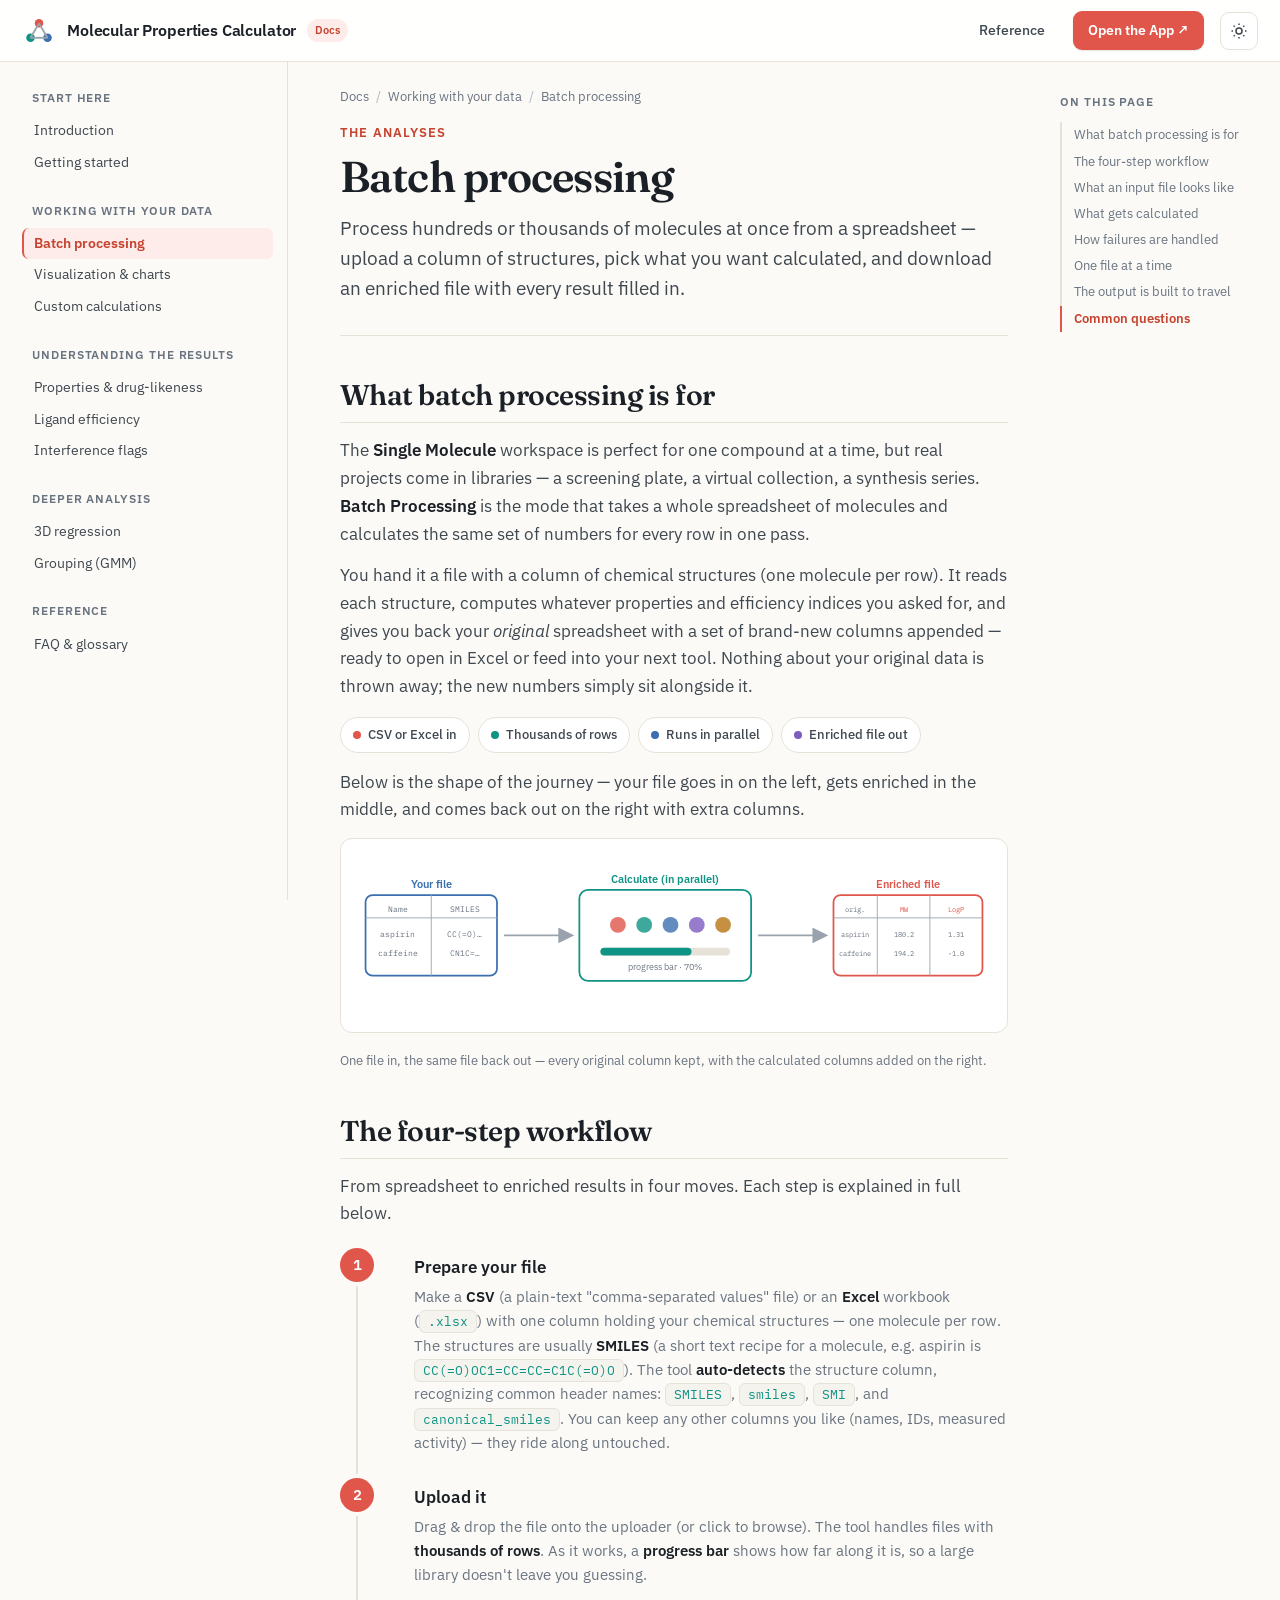
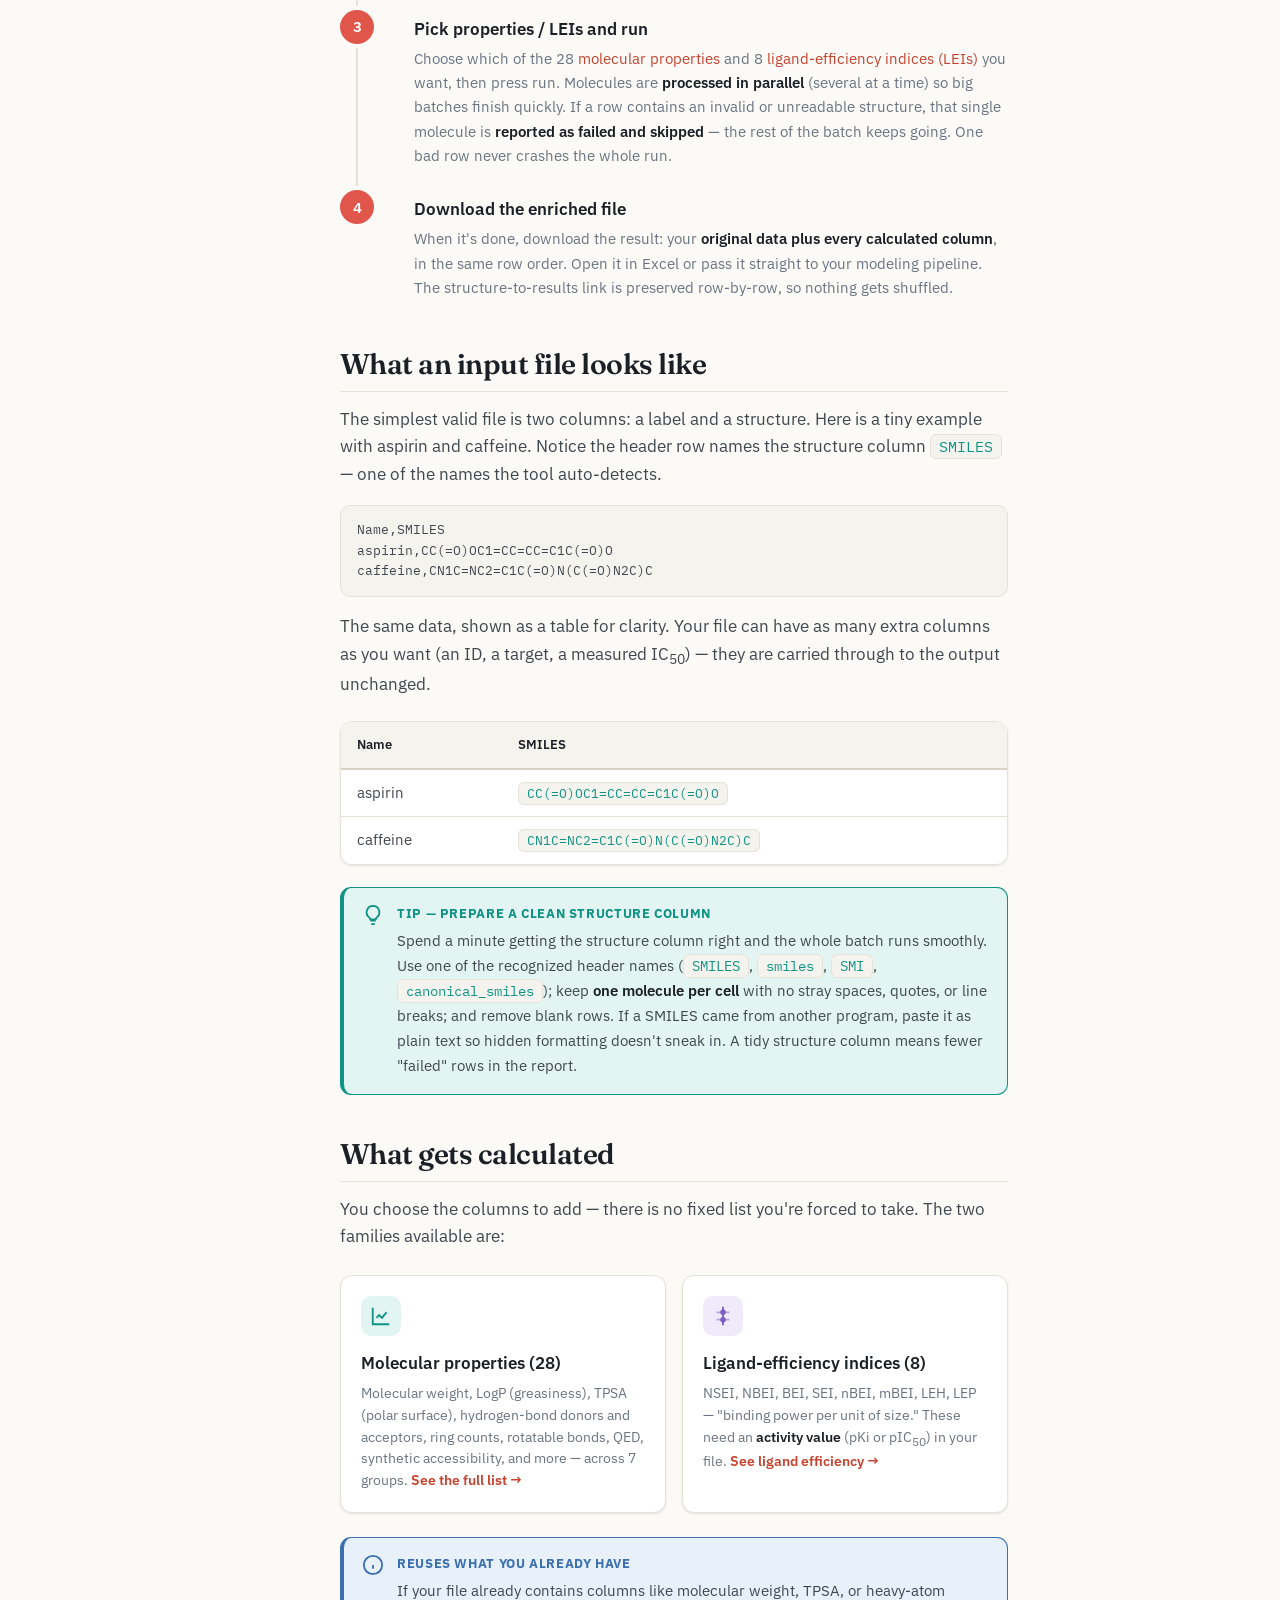
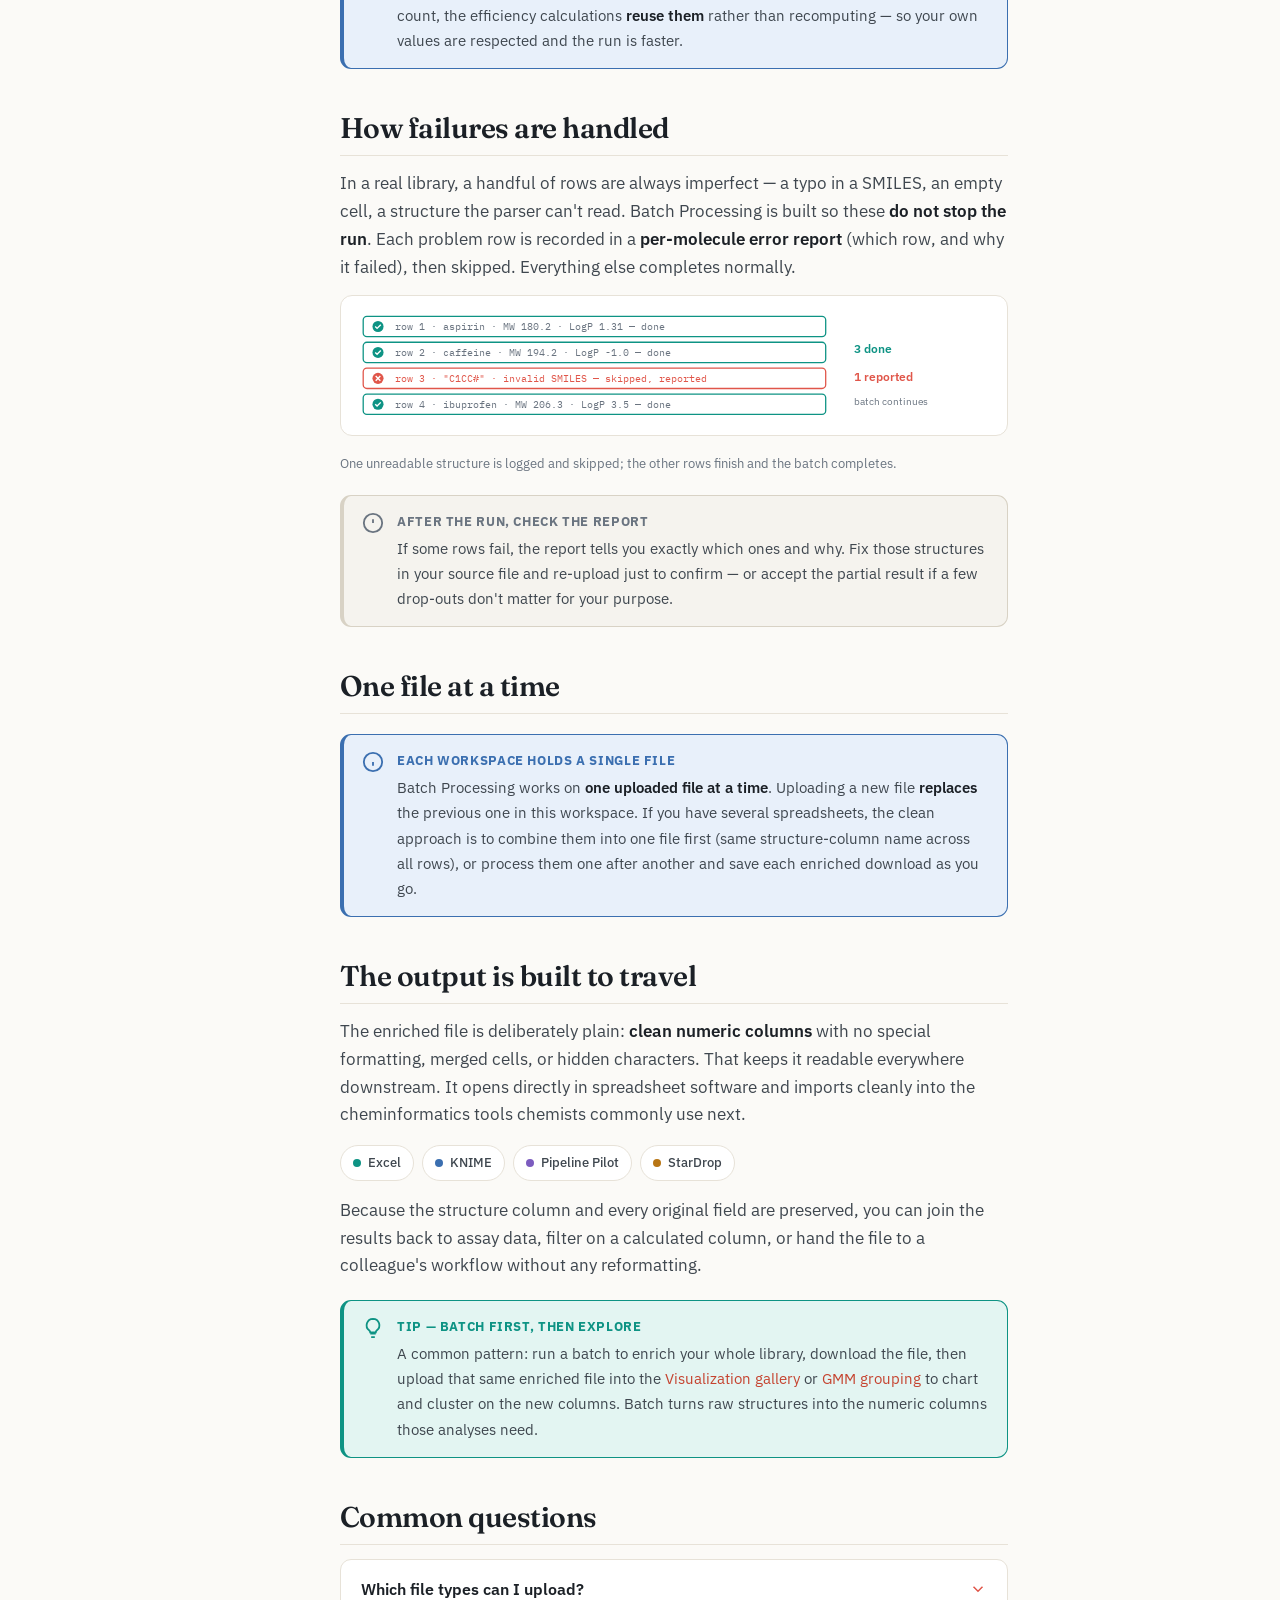
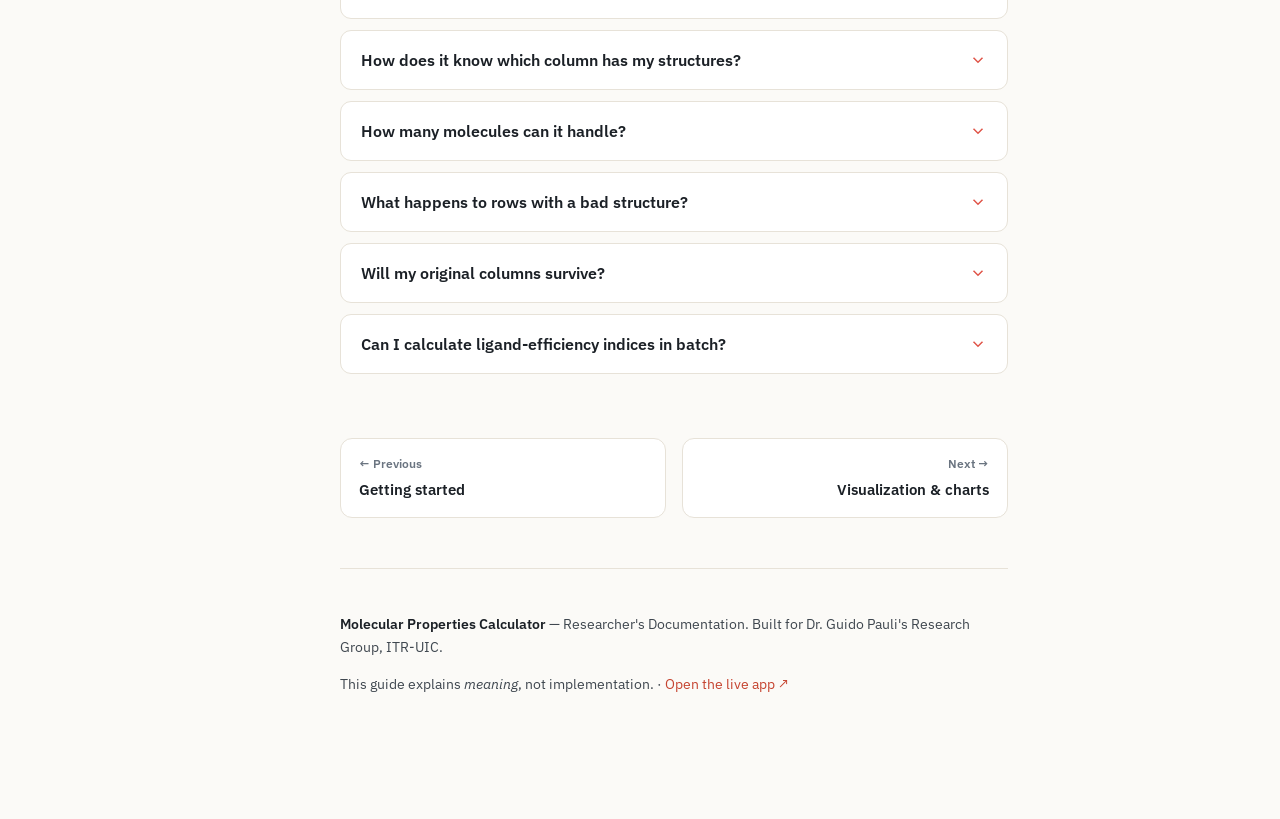
==== commit ae8033f7: "docs: add Custom calculations page and wire into navigation Document the new Custom calculations fea" ====
--- a/batch.html
+++ b/batch.html
@@ -39,6 +39,7 @@
     <div class="side-group"><h4>Working with your data</h4>
       <a class="side-link" data-page="batch" href="batch.html">Batch processing</a>
       <a class="side-link" data-page="visualization" href="visualization.html">Visualization &amp; charts</a>
+      <a class="side-link" data-page="custom-calculations" href="custom-calculations.html">Custom calculations</a>
     </div>
     <div class="side-group"><h4>Understanding the results</h4>
       <a class="side-link" data-page="properties" href="properties.html">Properties &amp; drug-likeness</a>
